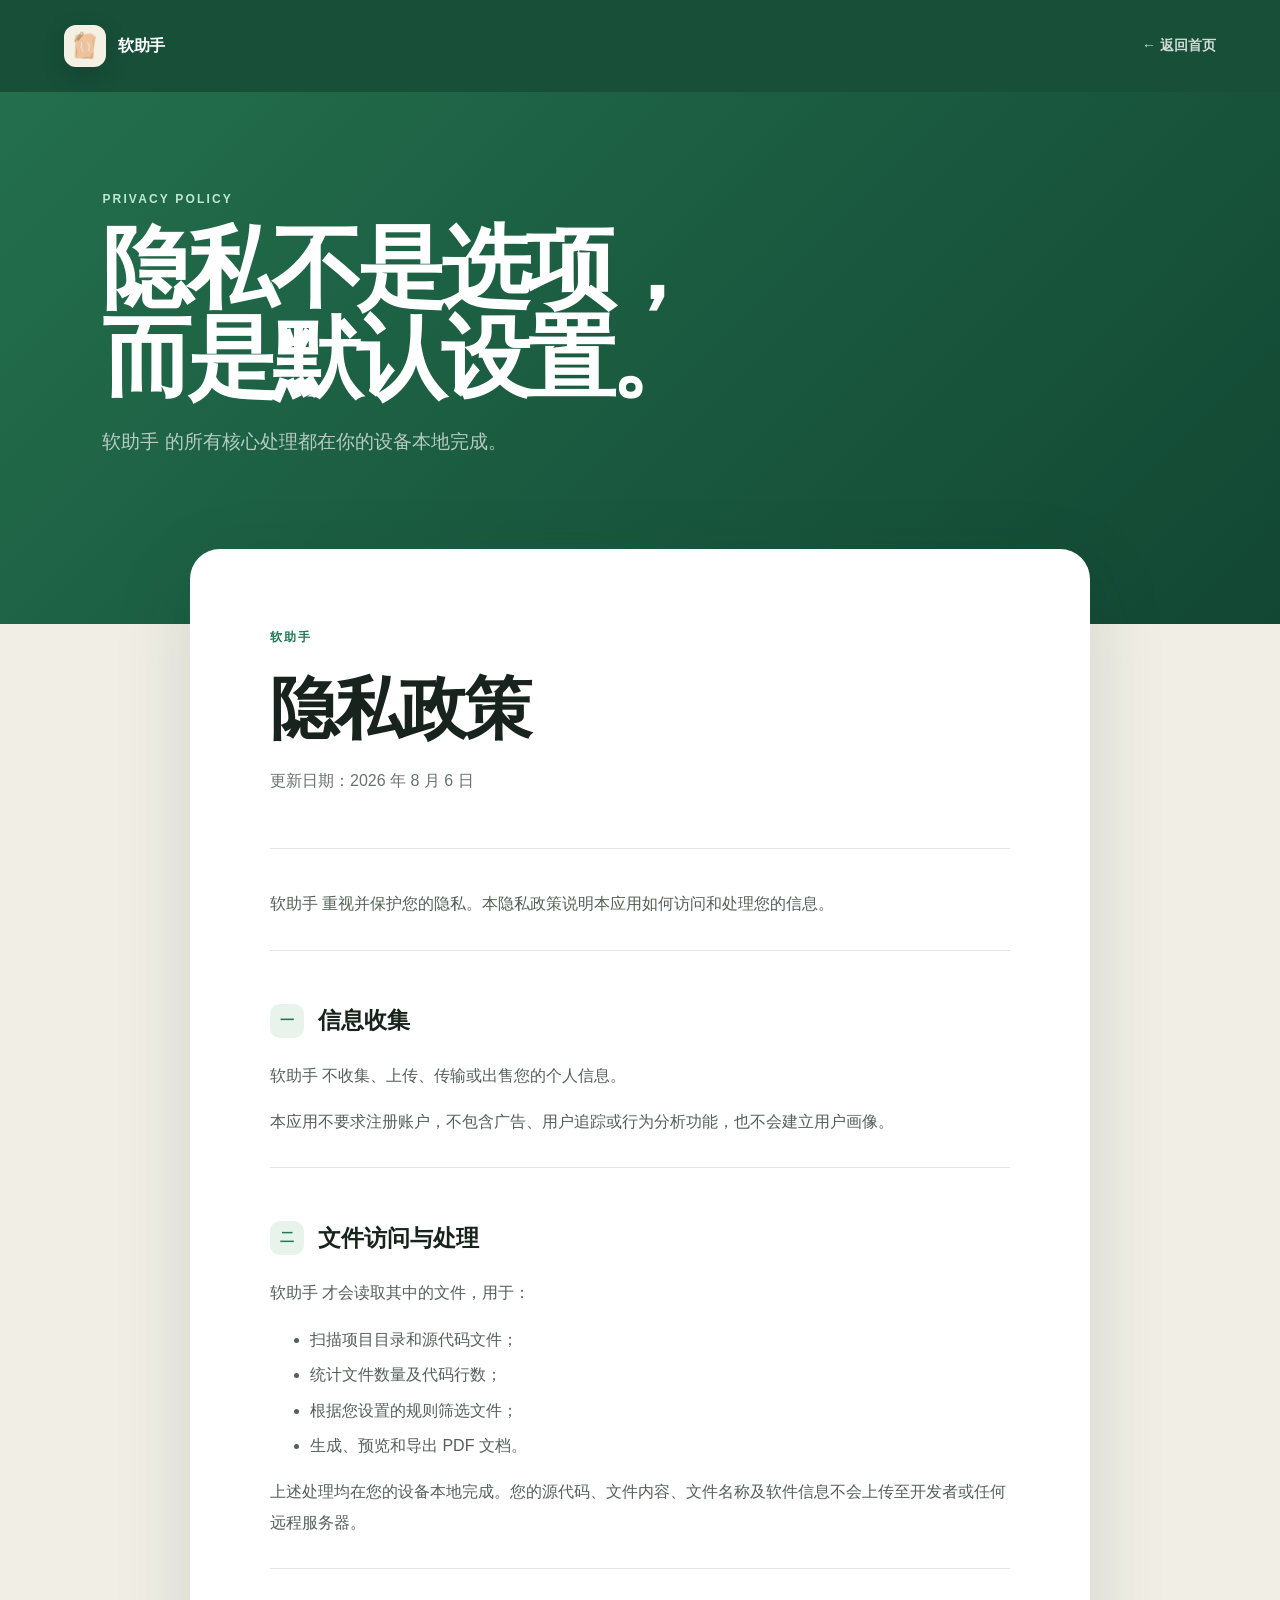
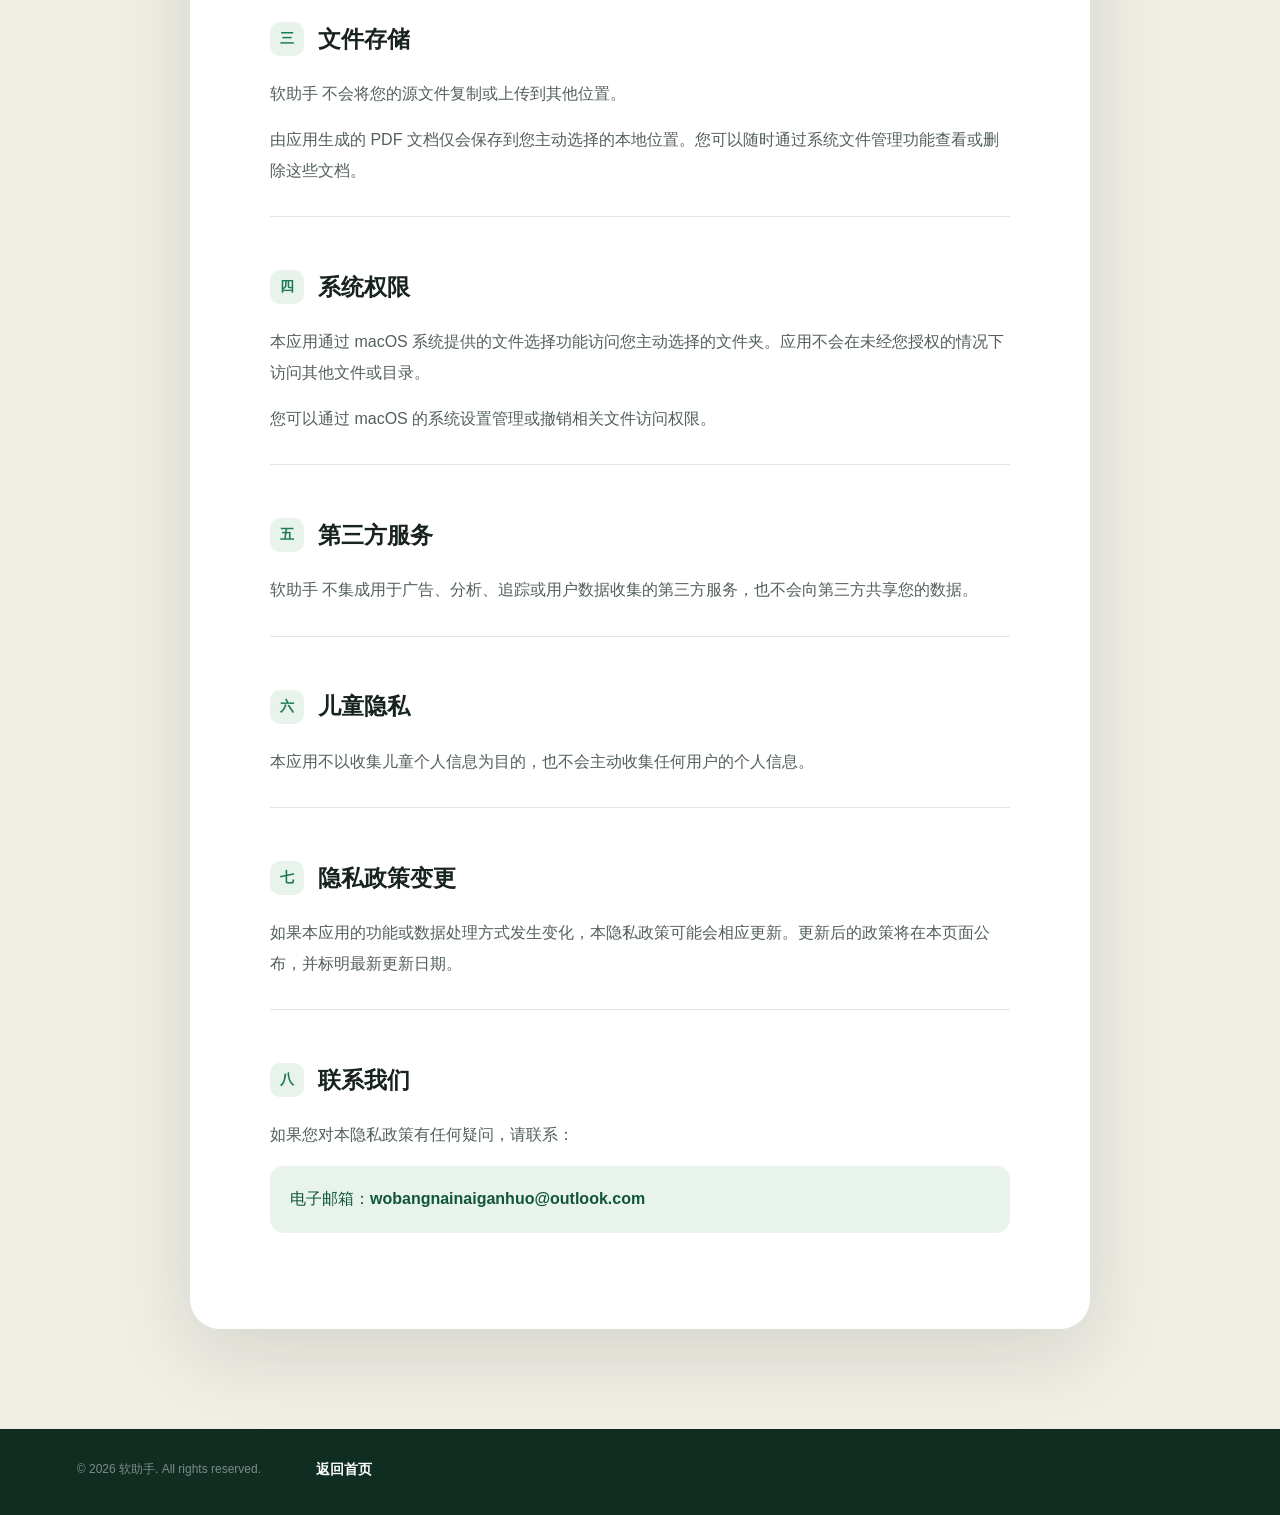
==== privacy.html @ 882a8e57 "first commit" ====
<!doctype html>
<html lang="zh-CN">
<head>
  <meta charset="utf-8">
  <meta name="viewport" content="width=device-width, initial-scale=1">
  <meta name="description" content="软助手 隐私政策">
  <meta name="theme-color" content="#1f7a52">
  <title>隐私政策 — 软助手</title>
  <link rel="icon" href="assets/app-icon.svg" type="image/svg+xml">
  <link rel="stylesheet" href="styles.css">
</head>
<body class="privacy-page">
  <header class="site-header solid-header">
    <a class="brand" href="index.html" aria-label="软助手 首页"><span class="brand-mark"><img src="assets/app-icon.svg" alt=""></span><span>软助手</span></a>
    <a class="back-link" href="index.html">← 返回首页</a>
  </header>
  <main>
    <section class="policy-hero"><p class="eyebrow light">Privacy policy</p><h1>隐私不是选项，<br>而是默认设置。</h1><p>软助手 的所有核心处理都在你的设备本地完成。</p></section>
    <article class="policy-card">
      <header><p class="eyebrow">软助手</p><h2>隐私政策</h2><p class="updated">更新日期：2026 年 8 月 6 日</p></header>
      <p>软助手 重视并保护您的隐私。本隐私政策说明本应用如何访问和处理您的信息。</p>
      <section><h3><span>一</span>信息收集</h3><p>软助手 不收集、上传、传输或出售您的个人信息。</p><p>本应用不要求注册账户，不包含广告、用户追踪或行为分析功能，也不会建立用户画像。</p></section>
      <section><h3><span>二</span>文件访问与处理</h3><p>软助手 才会读取其中的文件，用于：</p><ul><li>扫描项目目录和源代码文件；</li><li>统计文件数量及代码行数；</li><li>根据您设置的规则筛选文件；</li><li>生成、预览和导出 PDF 文档。</li></ul><p>上述处理均在您的设备本地完成。您的源代码、文件内容、文件名称及软件信息不会上传至开发者或任何远程服务器。</p></section>
      <section><h3><span>三</span>文件存储</h3><p>软助手 不会将您的源文件复制或上传到其他位置。</p><p>由应用生成的 PDF 文档仅会保存到您主动选择的本地位置。您可以随时通过系统文件管理功能查看或删除这些文档。</p></section>
      <section><h3><span>四</span>系统权限</h3><p>本应用通过 macOS 系统提供的文件选择功能访问您主动选择的文件夹。应用不会在未经您授权的情况下访问其他文件或目录。</p><p>您可以通过 macOS 的系统设置管理或撤销相关文件访问权限。</p></section>
      <section><h3><span>五</span>第三方服务</h3><p>软助手 不集成用于广告、分析、追踪或用户数据收集的第三方服务，也不会向第三方共享您的数据。</p></section>
      <section><h3><span>六</span>儿童隐私</h3><p>本应用不以收集儿童个人信息为目的，也不会主动收集任何用户的个人信息。</p></section>
      <section><h3><span>七</span>隐私政策变更</h3><p>如果本应用的功能或数据处理方式发生变化，本隐私政策可能会相应更新。更新后的政策将在本页面公布，并标明最新更新日期。</p></section>
      <section><h3><span>八</span>联系我们</h3><p>如果您对本隐私政策有任何疑问，请联系：</p><p class="contact-line">电子邮箱：<span>wobangnainaiganhuo@outlook.com</span></p></section>
    </article>
  </main>
  <footer class="policy-footer"><p>© 2026 软助手. All rights reserved.</p><a href="index.html">返回首页</a></footer>
</body>
</html>
---- styles.css ----
:root{--green:#1f7a52;--green-deep:#11553b;--green-pale:#e7f3eb;--ink:#18231e;--muted:#66736c;--paper:#fbfaf5;--cream:#f2efdf;--line:rgba(24,35,30,.12);--shadow:0 28px 80px rgba(18,53,38,.16)}
*{box-sizing:border-box}html{scroll-behavior:smooth}body{margin:0;color:var(--ink);background:var(--paper);font-family:-apple-system,BlinkMacSystemFont,"SF Pro Display","PingFang SC","Noto Sans SC",sans-serif;-webkit-font-smoothing:antialiased}a{color:inherit;text-decoration:none}img{display:block;max-width:100%}.site-header{position:absolute;z-index:20;top:0;left:0;width:100%;height:92px;padding:0 max(5vw,28px);display:flex;align-items:center;justify-content:space-between;color:#fff}.brand{display:flex;align-items:center;gap:12px;font-weight:750;letter-spacing:-.02em}.brand-mark{width:42px;height:42px;border-radius:12px;background:#f4f1e4;display:grid;place-items:center;box-shadow:0 8px 24px rgba(0,0,0,.15);overflow:hidden}.brand-mark img{width:38px;height:38px}.site-nav{display:flex;align-items:center;gap:32px;font-size:14px;font-weight:600}.site-nav>a:not(.nav-cta){opacity:.78;transition:.2s}.site-nav>a:hover{opacity:1}.nav-cta{padding:11px 18px;background:rgba(255,255,255,.14);border:1px solid rgba(255,255,255,.28);border-radius:999px;backdrop-filter:blur(10px)}.nav-toggle{display:none;background:none;border:0;padding:8px}.nav-toggle span{display:block;width:24px;height:2px;margin:6px;background:currentColor}.hero{min-height:820px;position:relative;overflow:hidden;background:linear-gradient(135deg,#2d8d61,#176b49);color:#fff;display:grid;grid-template-columns:1fr 1fr;align-items:center;padding:145px max(8vw,40px) 85px}.hero:before{content:"";position:absolute;inset:0;background:radial-gradient(circle at 78% 25%,rgba(255,255,255,.12),transparent 24%),radial-gradient(circle at 30% 85%,rgba(255,255,255,.08),transparent 32%);opacity:.9}.orb{position:absolute;border:1px solid rgba(255,255,255,.07);border-radius:50%}.orb-one{width:520px;height:520px;left:-140px;top:-80px}.orb-two{width:720px;height:720px;right:-250px;bottom:-340px}.orb-three{width:310px;height:310px;left:42%;bottom:-150px}.hero-copy,.hero-product{position:relative;z-index:2}.eyebrow{text-transform:uppercase;letter-spacing:.18em;color:var(--green);font-size:12px;font-weight:800;margin:0 0 18px}.eyebrow.light{color:#bfe9ce}.hero h1{font-size:clamp(58px,6.5vw,96px);line-height:.98;letter-spacing:-.065em;margin:0 0 30px}.hero-lead{font-size:clamp(18px,2vw,24px);line-height:1.55;color:rgba(255,255,255,.8);margin:0}.hero-actions{display:flex;align-items:center;gap:24px;margin-top:38px}.button{display:inline-flex;align-items:center;justify-content:center;padding:15px 24px;border-radius:999px;font-size:15px;font-weight:750;transition:transform .2s,box-shadow .2s}.button:hover{transform:translateY(-2px)}.button-light{background:#fff;color:var(--green-deep);box-shadow:0 14px 34px rgba(0,0,0,.13)}.button-dark{background:var(--ink);color:#fff;margin-top:28px}.text-link{font-weight:700}.hero-note{margin-top:20px;font-size:12px;letter-spacing:.08em;color:rgba(255,255,255,.55)}.hero-product{min-height:510px;display:grid;place-items:center}.icon-stage{width:min(32vw,360px);aspect-ratio:1;border-radius:28%;background:linear-gradient(145deg,#fffdf4,#d9d5c4);box-shadow:0 50px 90px rgba(0,38,20,.38),inset 0 1px 0 rgba(255,255,255,.8);overflow:hidden;transform:rotate(2deg)}.icon-stage img{width:100%;height:100%;object-fit:cover}.floating-card{position:absolute;background:rgba(255,255,255,.92);color:var(--ink);padding:16px 20px;border-radius:16px;box-shadow:0 18px 50px rgba(0,38,20,.25);backdrop-filter:blur(12px);display:flex;flex-direction:column;gap:4px}.floating-card b{font-size:14px}.floating-card span{font-size:12px;color:var(--muted)}.card-one{left:1%;top:16%}.card-two{right:-2%;bottom:13%}.intro{text-align:center;padding:130px 24px 90px;max-width:1000px;margin:auto}.intro h2,.feature h2,.workflow h2,.gallery h2,.privacy-band h2{font-size:clamp(38px,5vw,68px);line-height:1.06;letter-spacing:-.05em;margin:0}.intro>p:not(.eyebrow){max-width:650px;margin:26px auto;color:var(--muted);font-size:19px;line-height:1.7}.pill-row{display:flex;justify-content:center;gap:10px;flex-wrap:wrap;margin-top:34px}.pill-row span{padding:10px 16px;background:var(--green-pale);border-radius:999px;color:var(--green-deep);font-size:13px;font-weight:700}.feature{max-width:1440px;margin:0 auto;padding:105px max(5vw,35px);display:grid;grid-template-columns:.82fr 1.18fr;gap:8vw;align-items:center;overflow:hidden}.feature-style{grid-template-columns:1.18fr .82fr;background:#f1eee2;max-width:none;padding-left:max(5vw,calc((100vw - 1440px)/2 + 5vw));padding-right:max(5vw,calc((100vw - 1440px)/2 + 5vw))}.feature-copy{max-width:520px}.feature-number{font:600 12px ui-monospace,monospace;color:var(--muted);display:block;border-bottom:1px solid var(--line);padding-bottom:16px;margin-bottom:36px}.feature-copy>p:not(.eyebrow){color:var(--muted);font-size:18px;line-height:1.75}.check-list{list-style:none;padding:0;margin:28px 0 0}.check-list li{padding:13px 0 13px 30px;border-bottom:1px solid var(--line);font-weight:650;position:relative}.check-list li:before{content:"✓";position:absolute;left:0;color:var(--green);font-weight:900}.app-shot{border-radius:28px;overflow:hidden;box-shadow:var(--shadow);background:#000}.app-shot img{width:100%}.tilted-right{transform:perspective(1400px) rotateY(-5deg) rotateZ(1deg)}.tilted-left{transform:perspective(1400px) rotateY(5deg) rotateZ(-1deg)}.mini-grid{display:grid;grid-template-columns:1fr 1fr;gap:12px;margin-top:28px}.mini-grid div{background:rgba(255,255,255,.65);border:1px solid rgba(24,35,30,.06);border-radius:18px;padding:20px}.mini-grid b,.mini-grid span{display:block}.mini-grid b{font-size:18px}.mini-grid span{color:var(--muted);font-size:13px;margin-top:6px}.privacy-band{margin:60px max(4vw,20px);border-radius:38px;background:linear-gradient(135deg,#236f4d,#124733);color:#fff;padding:80px max(5vw,40px);display:grid;grid-template-columns:1fr .8fr;gap:8vw;align-items:end;position:relative;overflow:hidden}.privacy-band:after{content:"";position:absolute;width:420px;height:420px;border:1px solid rgba(255,255,255,.08);border-radius:50%;right:-120px;top:-230px}.privacy-band p:not(.eyebrow){color:rgba(255,255,255,.72);font-size:18px;line-height:1.7}.workflow{padding:110px max(7vw,30px);text-align:center}.steps{display:grid;grid-template-columns:repeat(3,1fr);gap:18px;margin:56px auto 0;max-width:1180px}.steps article{text-align:left;padding:32px;border:1px solid var(--line);border-radius:24px;background:#fff}.steps article>span{display:grid;place-items:center;width:38px;height:38px;border-radius:50%;background:var(--green);color:#fff;font-weight:800}.steps h3{font-size:22px;margin:38px 0 10px}.steps p{color:var(--muted);line-height:1.6}.gallery{padding:110px max(5vw,30px);background:#e5f0e8}.gallery-heading{max-width:1320px;margin:auto;display:flex;justify-content:space-between;align-items:end;gap:40px}.gallery-heading>p{max-width:360px;color:var(--muted);line-height:1.7}.gallery-grid{max-width:1320px;margin:52px auto 0;display:grid;grid-template-columns:repeat(3,1fr);gap:18px}.gallery figure{margin:0;background:#fff;padding:10px;border-radius:20px;box-shadow:0 16px 40px rgba(25,83,57,.09)}.gallery figure img{border-radius:13px;background:#000}.gallery figcaption{padding:16px 10px 8px;font-weight:700;font-size:14px}footer{background:#102d22;color:#fff;padding:70px max(6vw,30px) 36px;display:grid;grid-template-columns:1fr auto;gap:55px;align-items:start}.footer-brand{display:flex;align-items:center;gap:16px}.footer-brand div{display:flex;flex-direction:column;gap:5px}.footer-brand div span{color:rgba(255,255,255,.55);font-size:13px}.footer-links{display:flex;gap:30px;color:rgba(255,255,255,.7);font-size:14px}.copyright{grid-column:1/-1;border-top:1px solid rgba(255,255,255,.1);padding-top:25px;margin:0;color:rgba(255,255,255,.38);font-size:12px}.reveal{opacity:0;transform:translateY(22px);transition:opacity .7s ease,transform .7s ease}.reveal.visible{opacity:1;transform:none}
.privacy-page{background:#f0eee5}.solid-header{position:relative;background:#174f39}.back-link{font-size:14px;font-weight:700;opacity:.8}.policy-hero{background:linear-gradient(135deg,#236f4d,#124733);color:#fff;padding:100px max(8vw,30px) 150px}.policy-hero h1{font-size:clamp(52px,7vw,92px);line-height:1;letter-spacing:-.06em;margin:0}.policy-hero>p:last-child{font-size:19px;color:rgba(255,255,255,.68);margin-top:26px}.policy-card{max-width:900px;margin:-75px auto 100px;background:#fff;border-radius:30px;padding:clamp(32px,7vw,80px);box-shadow:0 24px 80px rgba(24,50,39,.13)}.policy-card header{border-bottom:1px solid var(--line);padding-bottom:40px;margin-bottom:40px}.policy-card h2{font-size:clamp(42px,6vw,68px);margin:0;letter-spacing:-.05em}.updated{color:var(--muted)}.policy-card>p,.policy-card section p,.policy-card li{font-size:16px;line-height:1.9;color:#536059}.policy-card section{padding-top:30px;margin-top:30px;border-top:1px solid var(--line)}.policy-card h3{font-size:23px;display:flex;align-items:center;gap:14px}.policy-card h3 span{display:grid;place-items:center;width:34px;height:34px;background:var(--green-pale);color:var(--green);border-radius:10px;font-size:14px}.policy-card li{margin:5px 0}.contact-line{padding:18px 20px;background:var(--green-pale);border-radius:14px;color:var(--green-deep)!important}.contact-line span{font-weight:700}.policy-footer{display:flex;padding-top:32px}.policy-footer p{margin:0;color:rgba(255,255,255,.45);font-size:12px}.policy-footer a{font-weight:700;font-size:14px}
@media(max-width:900px){.site-header{height:76px}.site-nav{position:absolute;display:none;top:68px;left:20px;right:20px;padding:20px;background:#fff;color:var(--ink);border-radius:18px;box-shadow:var(--shadow);flex-direction:column;align-items:stretch;gap:0}.site-nav.open{display:flex}.site-nav a{padding:13px}.nav-toggle{display:block;color:inherit}.hero{grid-template-columns:1fr;text-align:center;padding-top:130px}.hero-actions{justify-content:center}.hero-product{min-height:390px}.icon-stage{width:min(62vw,300px)}.floating-card{text-align:left}.card-one{left:3%}.card-two{right:2%}.feature,.feature-style{grid-template-columns:1fr;padding:80px 24px;gap:55px}.feature-style .app-shot{order:2}.feature-copy{max-width:none}.tilted-right,.tilted-left{transform:none}.privacy-band{grid-template-columns:1fr;padding:58px 28px}.steps,.gallery-grid{grid-template-columns:1fr}.gallery-heading{align-items:start;flex-direction:column}.gallery-grid{max-width:650px}footer{grid-template-columns:1fr}.copyright{grid-column:1}.policy-hero{padding-top:80px}.policy-card{margin-left:18px;margin-right:18px}.policy-footer{flex-direction:row}}
@media(max-width:560px){.brand span:last-child{font-size:14px}.brand-mark{width:36px;height:36px}.hero{min-height:760px;padding-left:20px;padding-right:20px}.hero h1{font-size:52px}.hero-lead br{display:none}.hero-actions{flex-direction:column;gap:18px}.hero-product{min-height:340px}.floating-card{padding:12px 14px}.card-one{top:7%;left:0}.card-two{bottom:6%;right:0}.intro{padding-top:90px}.intro h2,.feature h2,.workflow h2,.gallery h2,.privacy-band h2{font-size:40px}.mini-grid{grid-template-columns:1fr}.footer-links{flex-direction:column;gap:14px}.policy-hero h1{font-size:50px}}
@media(prefers-reduced-motion:reduce){html{scroll-behavior:auto}.reveal{opacity:1;transform:none;transition:none}.button{transition:none}}
.app-store-badge{display:inline-block;width:190px;filter:drop-shadow(0 14px 24px rgba(0,0,0,.2));user-select:none}.app-store-badge img{width:100%;height:auto}
.app-shot{position:relative;aspect-ratio:3860/2540;overflow:visible;border-radius:0;background:transparent;box-shadow:none;filter:drop-shadow(0 28px 40px rgba(18,53,38,.18))}.app-shot .macbook-frame{position:absolute;z-index:2;inset:0;width:100%;height:100%;object-fit:contain;pointer-events:none}.macbook-screen{position:absolute;z-index:1;left:9.95%;top:9.75%;width:80.15%;height:84.05%;overflow:hidden;border-radius:1.5% 1.5% .6% .6%;background:#000}.app-shot .macbook-screen img{position:absolute;left:50%;top:50%;width:100%;height:100%;max-width:none;object-fit:cover;transform:translate(-50%,-50%) scale(1.13)}.app-shot.tilted-right,.app-shot.tilted-left{transform:none}
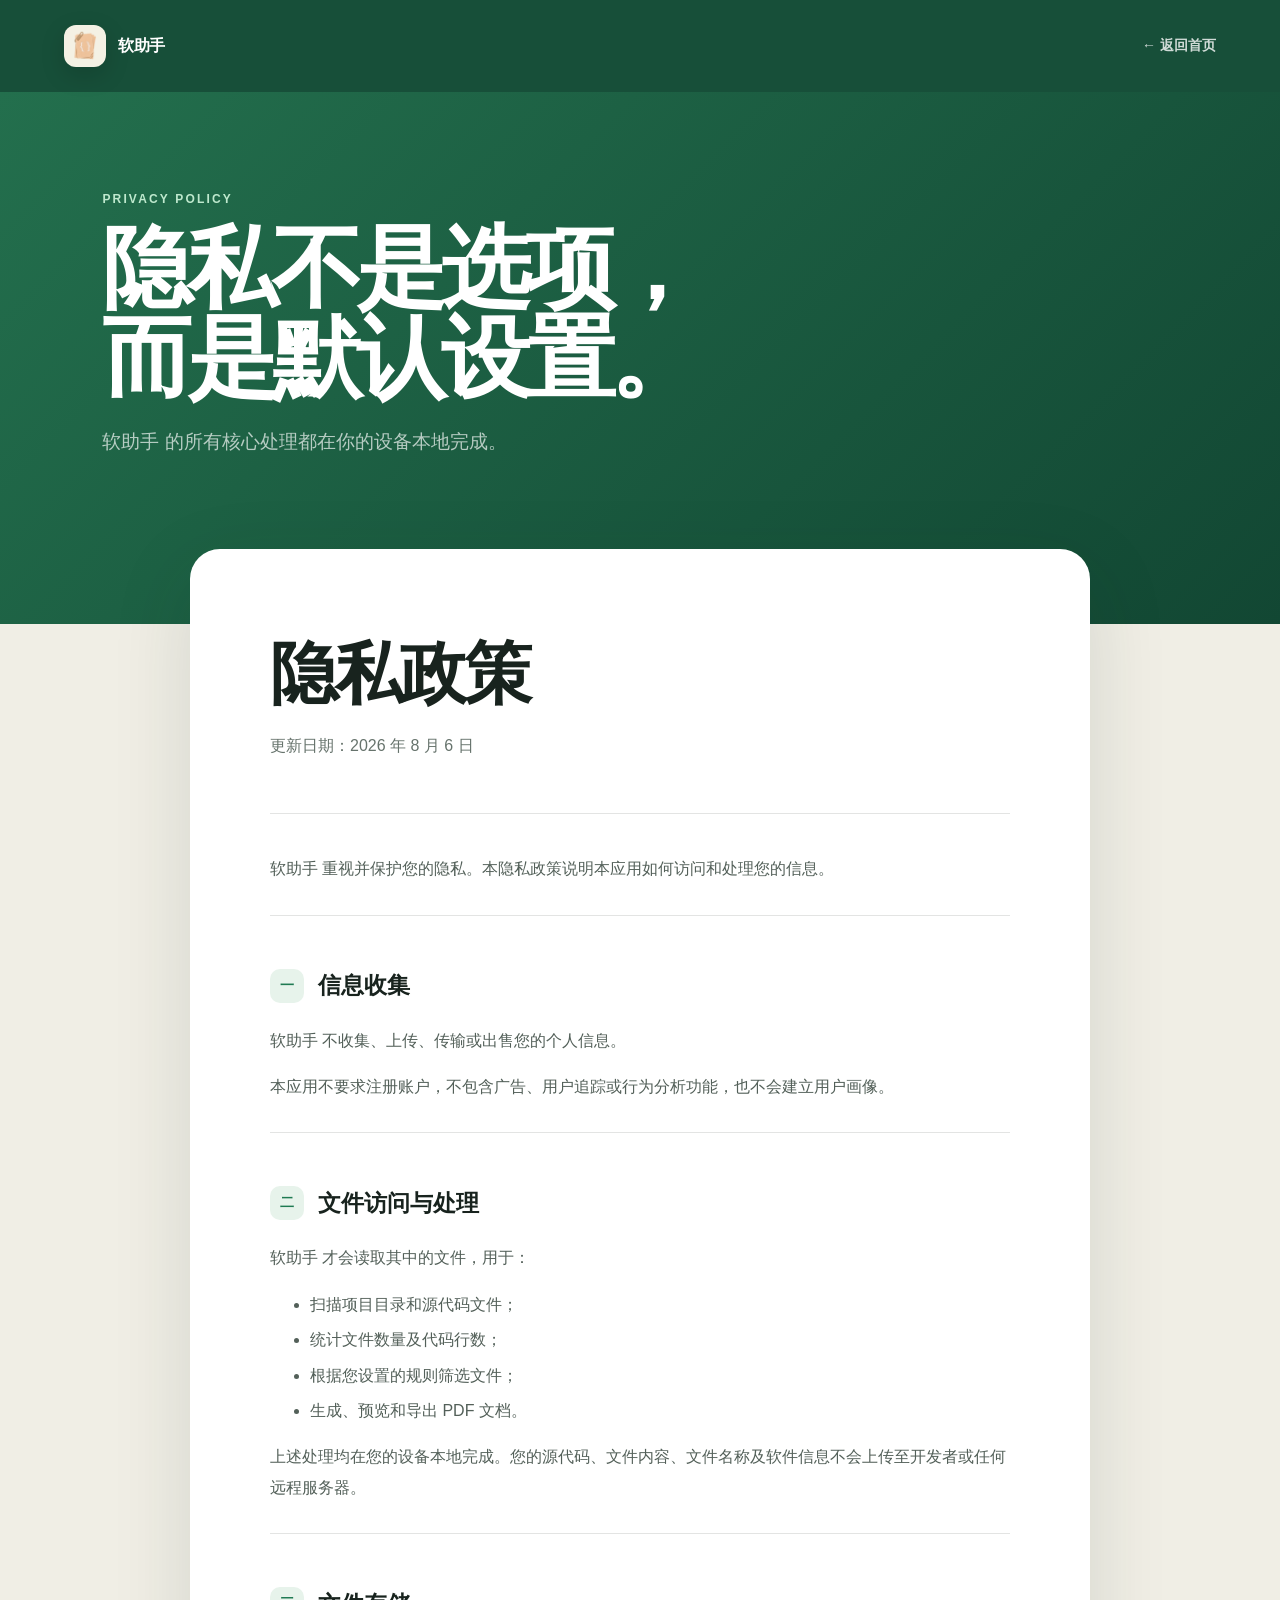
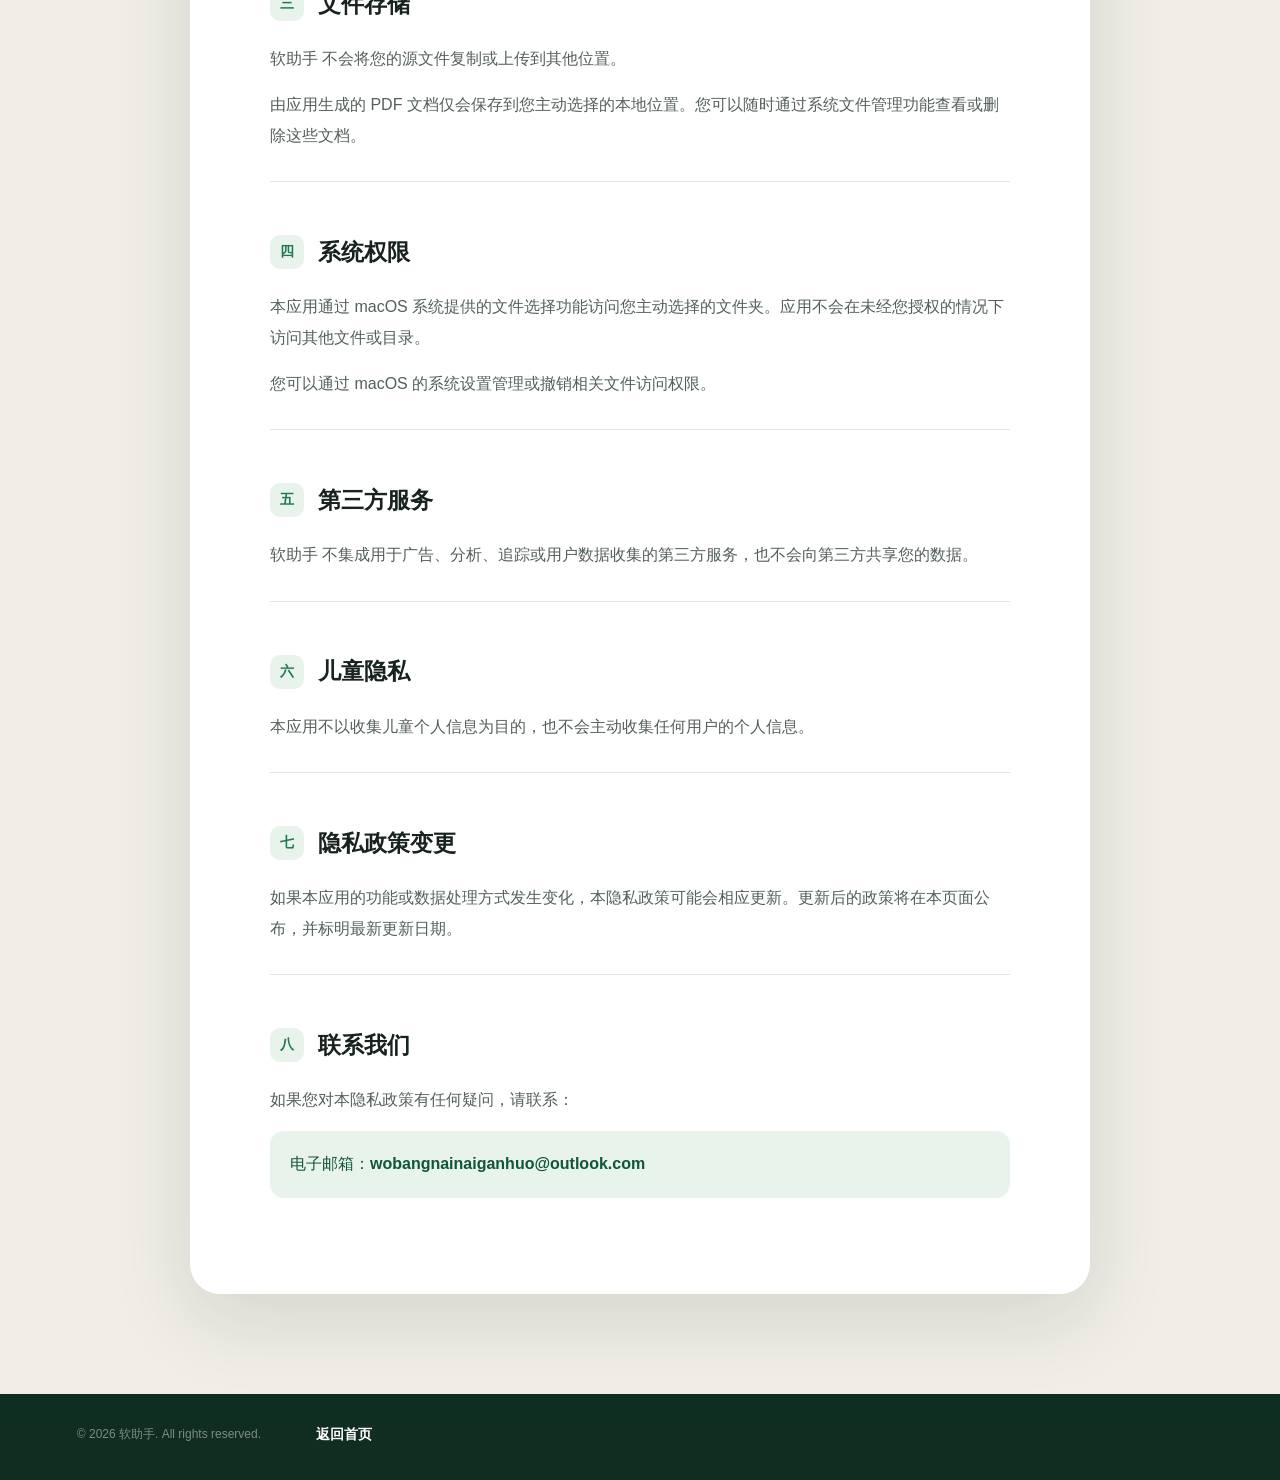
==== commit 1264b8bc: "opt" ====
--- a/privacy.html
+++ b/privacy.html
@@ -17,7 +17,7 @@
   <main>
     <section class="policy-hero"><p class="eyebrow light">Privacy policy</p><h1>隐私不是选项，<br>而是默认设置。</h1><p>软助手 的所有核心处理都在你的设备本地完成。</p></section>
     <article class="policy-card">
-      <header><p class="eyebrow">软助手</p><h2>隐私政策</h2><p class="updated">更新日期：2026 年 8 月 6 日</p></header>
+      <header><h2>隐私政策</h2><p class="updated">更新日期：2026 年 8 月 6 日</p></header>
       <p>软助手 重视并保护您的隐私。本隐私政策说明本应用如何访问和处理您的信息。</p>
       <section><h3><span>一</span>信息收集</h3><p>软助手 不收集、上传、传输或出售您的个人信息。</p><p>本应用不要求注册账户，不包含广告、用户追踪或行为分析功能，也不会建立用户画像。</p></section>
       <section><h3><span>二</span>文件访问与处理</h3><p>软助手 才会读取其中的文件，用于：</p><ul><li>扫描项目目录和源代码文件；</li><li>统计文件数量及代码行数；</li><li>根据您设置的规则筛选文件；</li><li>生成、预览和导出 PDF 文档。</li></ul><p>上述处理均在您的设备本地完成。您的源代码、文件内容、文件名称及软件信息不会上传至开发者或任何远程服务器。</p></section>
--- a/styles.css
+++ b/styles.css
@@ -5,4 +5,4 @@
 @media(max-width:560px){.brand span:last-child{font-size:14px}.brand-mark{width:36px;height:36px}.hero{min-height:760px;padding-left:20px;padding-right:20px}.hero h1{font-size:52px}.hero-lead br{display:none}.hero-actions{flex-direction:column;gap:18px}.hero-product{min-height:340px}.floating-card{padding:12px 14px}.card-one{top:7%;left:0}.card-two{bottom:6%;right:0}.intro{padding-top:90px}.intro h2,.feature h2,.workflow h2,.gallery h2,.privacy-band h2{font-size:40px}.mini-grid{grid-template-columns:1fr}.footer-links{flex-direction:column;gap:14px}.policy-hero h1{font-size:50px}}
 @media(prefers-reduced-motion:reduce){html{scroll-behavior:auto}.reveal{opacity:1;transform:none;transition:none}.button{transition:none}}
 .app-store-badge{display:inline-block;width:190px;filter:drop-shadow(0 14px 24px rgba(0,0,0,.2));user-select:none}.app-store-badge img{width:100%;height:auto}
-.app-shot{position:relative;aspect-ratio:3860/2540;overflow:visible;border-radius:0;background:transparent;box-shadow:none;filter:drop-shadow(0 28px 40px rgba(18,53,38,.18))}.app-shot .macbook-frame{position:absolute;z-index:2;inset:0;width:100%;height:100%;object-fit:contain;pointer-events:none}.macbook-screen{position:absolute;z-index:1;left:9.95%;top:9.75%;width:80.15%;height:84.05%;overflow:hidden;border-radius:1.5% 1.5% .6% .6%;background:#000}.app-shot .macbook-screen img{position:absolute;left:50%;top:50%;width:100%;height:100%;max-width:none;object-fit:cover;transform:translate(-50%,-50%) scale(1.13)}.app-shot.tilted-right,.app-shot.tilted-left{transform:none}
+.app-shot{position:relative;aspect-ratio:3860/2540;overflow:visible;border-radius:0;background:transparent;box-shadow:none;filter:drop-shadow(0 28px 40px rgba(18,53,38,.18))}.app-shot .macbook-frame{position:absolute;z-index:2;inset:0;width:100%;height:100%;object-fit:contain;pointer-events:none}.macbook-screen{position:absolute;z-index:1;left:9.95%;top:9.75%;width:80.15%;height:84.05%;overflow:hidden;border-radius:1.5% 1.5% .6% .6%;background:#000}.app-shot .macbook-screen img{position:absolute;left:50%;top:50%;width:100%;height:100%;max-width:none;object-fit:cover;transform:translate(-50%,-50%)}.app-shot.tilted-right,.app-shot.tilted-left{transform:none}
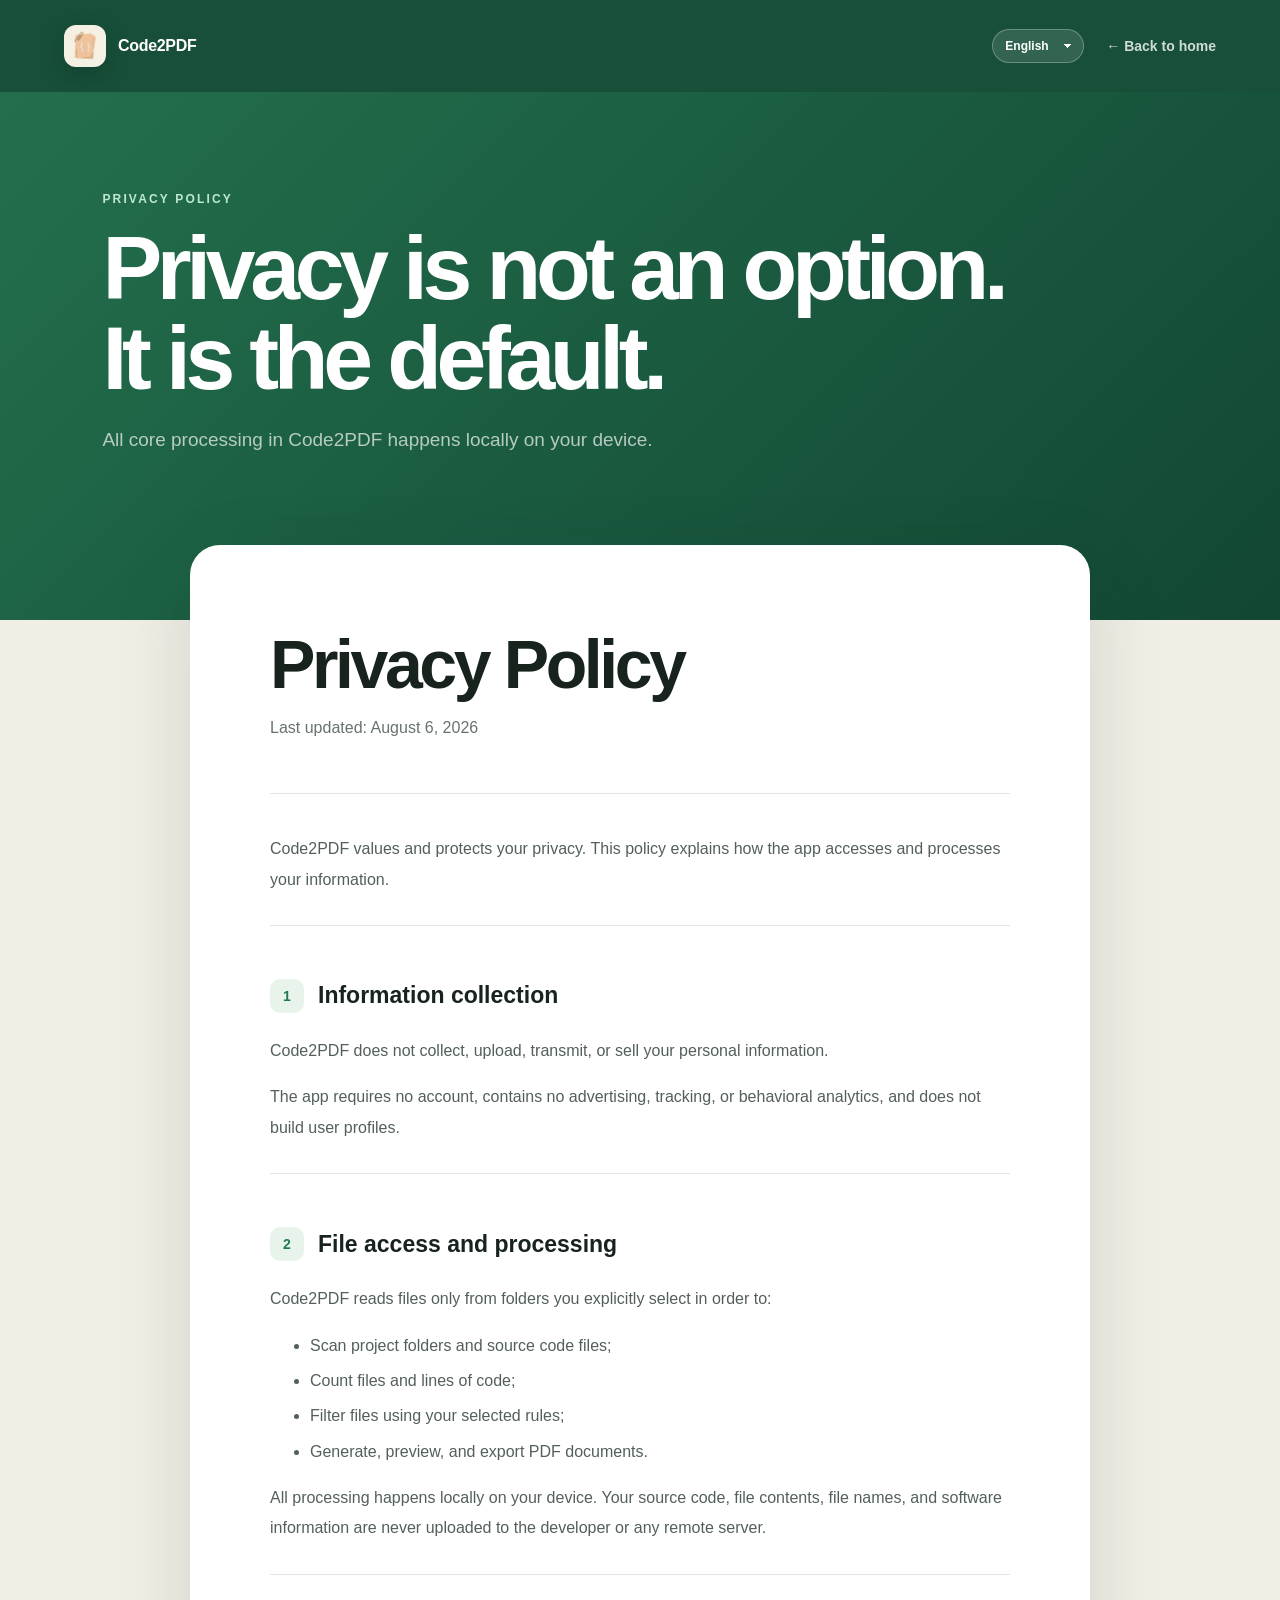
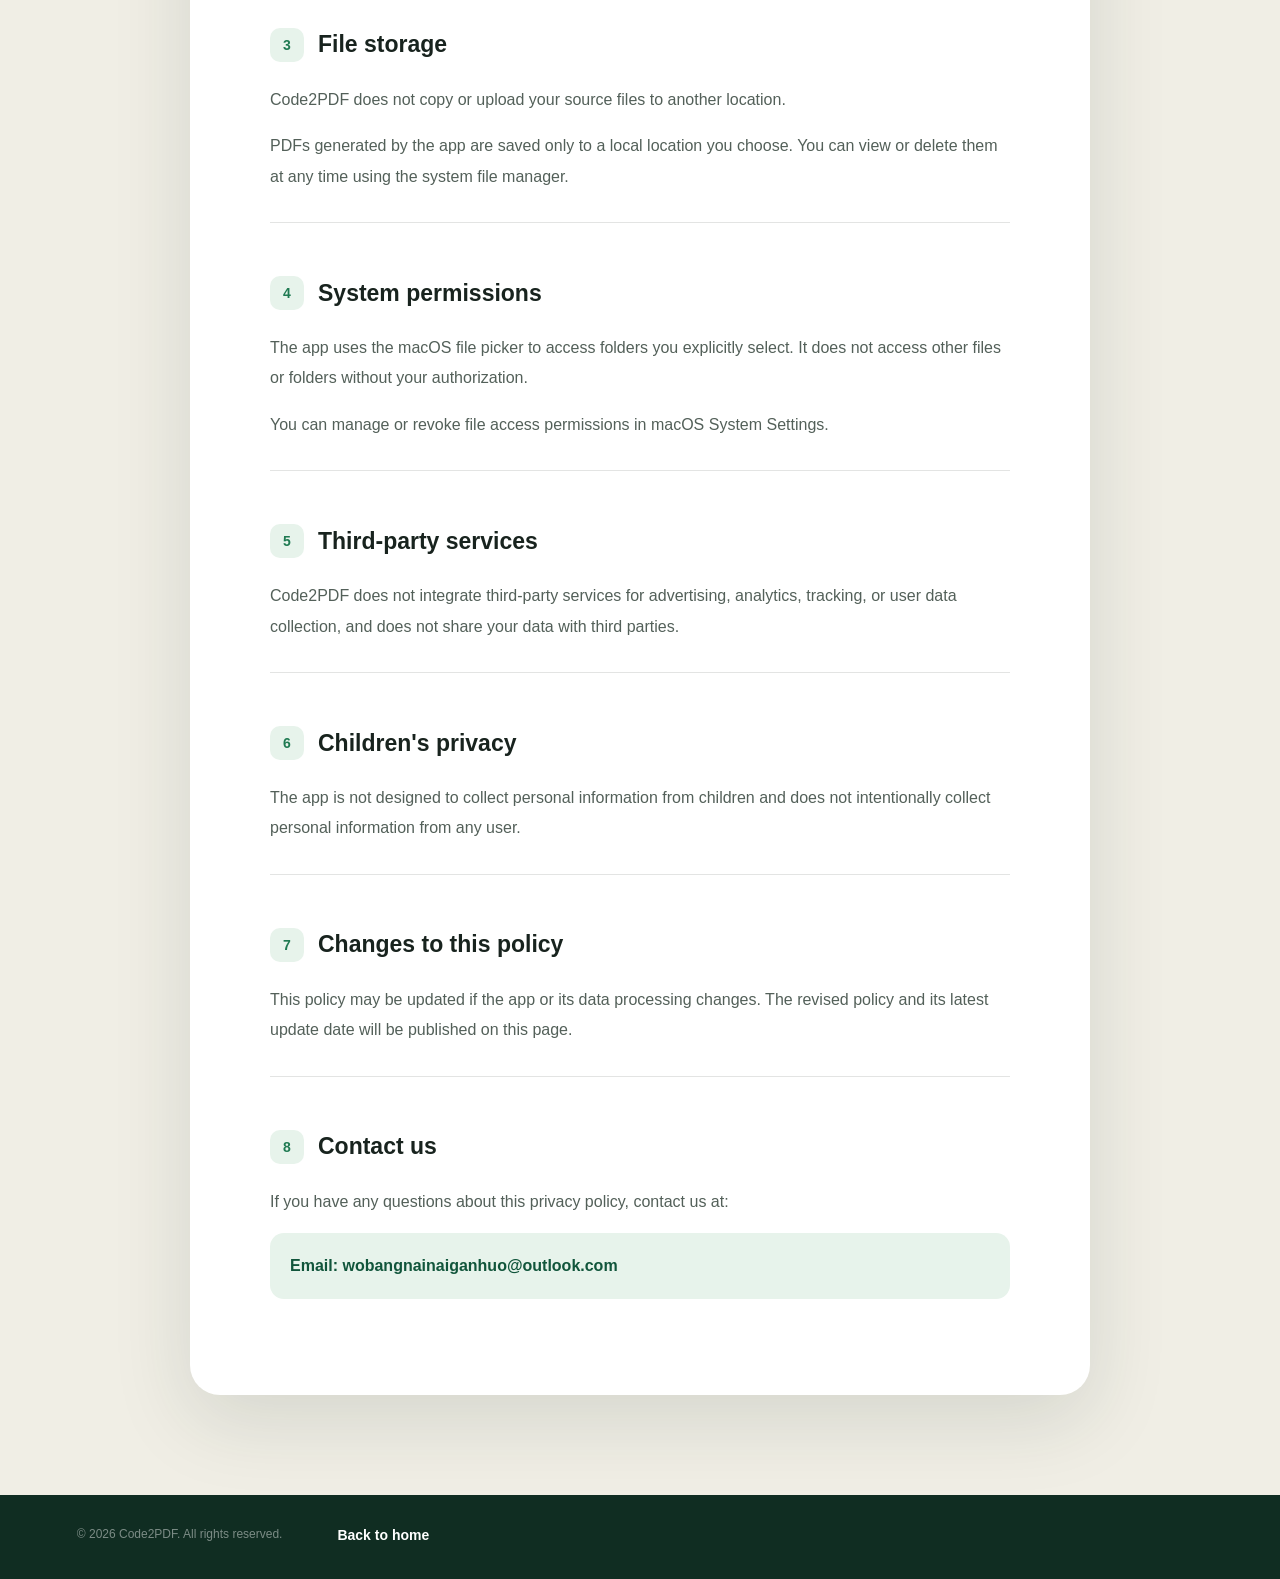
==== commit 130b5b9d: "add i18n" ====
--- a/privacy.html
+++ b/privacy.html
@@ -3,32 +3,33 @@
 <head>
   <meta charset="utf-8">
   <meta name="viewport" content="width=device-width, initial-scale=1">
-  <meta name="description" content="软助手 隐私政策">
+  <meta name="description" content="软助手 隐私政策" data-i18n-content="policy.metaDescription">
   <meta name="theme-color" content="#1f7a52">
-  <title>隐私政策 — 软助手</title>
+  <title data-i18n="policy.metaTitle">隐私政策 — 软助手</title>
   <link rel="icon" href="assets/app-icon.svg" type="image/svg+xml">
   <link rel="stylesheet" href="styles.css">
 </head>
 <body class="privacy-page">
   <header class="site-header solid-header">
-    <a class="brand" href="index.html" aria-label="软助手 首页"><span class="brand-mark"><img src="assets/app-icon.svg" alt=""></span><span>软助手</span></a>
-    <a class="back-link" href="index.html">← 返回首页</a>
+    <a class="brand" href="index.html" aria-label="软助手 首页"><span class="brand-mark"><img src="assets/app-icon.svg" alt=""></span><span data-i18n="brand.name">软助手</span></a>
+    <div class="header-tools"><label class="language-switcher"><span class="sr-only" data-i18n="language.label">语言</span><select class="language-select" aria-label="语言" data-i18n-aria="language.label"><option value="zh-CN">中文</option><option value="en">English</option><option value="ja">日本語</option><option value="fr">Français</option><option value="de">Deutsch</option></select></label><a class="back-link" href="index.html" data-i18n="policy.back">← 返回首页</a></div>
   </header>
   <main>
-    <section class="policy-hero"><p class="eyebrow light">Privacy policy</p><h1>隐私不是选项，<br>而是默认设置。</h1><p>软助手 的所有核心处理都在你的设备本地完成。</p></section>
+    <section class="policy-hero"><p class="eyebrow light">Privacy policy</p><h1 data-i18n="policy.heroTitle">隐私不是选项，<br>而是默认设置。</h1><p data-i18n="policy.heroBody">软助手 的所有核心处理都在你的设备本地完成。</p></section>
     <article class="policy-card">
-      <header><h2>隐私政策</h2><p class="updated">更新日期：2026 年 8 月 6 日</p></header>
-      <p>软助手 重视并保护您的隐私。本隐私政策说明本应用如何访问和处理您的信息。</p>
-      <section><h3><span>一</span>信息收集</h3><p>软助手 不收集、上传、传输或出售您的个人信息。</p><p>本应用不要求注册账户，不包含广告、用户追踪或行为分析功能，也不会建立用户画像。</p></section>
-      <section><h3><span>二</span>文件访问与处理</h3><p>软助手 才会读取其中的文件，用于：</p><ul><li>扫描项目目录和源代码文件；</li><li>统计文件数量及代码行数；</li><li>根据您设置的规则筛选文件；</li><li>生成、预览和导出 PDF 文档。</li></ul><p>上述处理均在您的设备本地完成。您的源代码、文件内容、文件名称及软件信息不会上传至开发者或任何远程服务器。</p></section>
-      <section><h3><span>三</span>文件存储</h3><p>软助手 不会将您的源文件复制或上传到其他位置。</p><p>由应用生成的 PDF 文档仅会保存到您主动选择的本地位置。您可以随时通过系统文件管理功能查看或删除这些文档。</p></section>
-      <section><h3><span>四</span>系统权限</h3><p>本应用通过 macOS 系统提供的文件选择功能访问您主动选择的文件夹。应用不会在未经您授权的情况下访问其他文件或目录。</p><p>您可以通过 macOS 的系统设置管理或撤销相关文件访问权限。</p></section>
-      <section><h3><span>五</span>第三方服务</h3><p>软助手 不集成用于广告、分析、追踪或用户数据收集的第三方服务，也不会向第三方共享您的数据。</p></section>
-      <section><h3><span>六</span>儿童隐私</h3><p>本应用不以收集儿童个人信息为目的，也不会主动收集任何用户的个人信息。</p></section>
-      <section><h3><span>七</span>隐私政策变更</h3><p>如果本应用的功能或数据处理方式发生变化，本隐私政策可能会相应更新。更新后的政策将在本页面公布，并标明最新更新日期。</p></section>
-      <section><h3><span>八</span>联系我们</h3><p>如果您对本隐私政策有任何疑问，请联系：</p><p class="contact-line">电子邮箱：<span>wobangnainaiganhuo@outlook.com</span></p></section>
+      <header><h2 data-i18n="policy.title">隐私政策</h2><p class="updated" data-i18n="policy.updated">更新日期：2026 年 8 月 6 日</p></header>
+      <p data-i18n="policy.intro">软助手 重视并保护您的隐私。本隐私政策说明本应用如何访问和处理您的信息。</p>
+      <section><h3><span>1</span><b data-i18n="policy.s1.title">信息收集</b></h3><p data-i18n="policy.s1.p1">软助手 不收集、上传、传输或出售您的个人信息。</p><p data-i18n="policy.s1.p2">本应用不要求注册账户，不包含广告、用户追踪或行为分析功能，也不会建立用户画像。</p></section>
+      <section><h3><span>2</span><b data-i18n="policy.s2.title">文件访问与处理</b></h3><p data-i18n="policy.s2.p1">软助手 只会读取您主动选择的文件夹中的文件，用于：</p><ul><li data-i18n="policy.s2.li1">扫描项目目录和源代码文件；</li><li data-i18n="policy.s2.li2">统计文件数量及代码行数；</li><li data-i18n="policy.s2.li3">根据您设置的规则筛选文件；</li><li data-i18n="policy.s2.li4">生成、预览和导出 PDF 文档。</li></ul><p data-i18n="policy.s2.p2">上述处理均在您的设备本地完成。您的源代码、文件内容、文件名称及软件信息不会上传至开发者或任何远程服务器。</p></section>
+      <section><h3><span>3</span><b data-i18n="policy.s3.title">文件存储</b></h3><p data-i18n="policy.s3.p1">软助手 不会将您的源文件复制或上传到其他位置。</p><p data-i18n="policy.s3.p2">由应用生成的 PDF 文档仅会保存到您主动选择的本地位置。您可以随时通过系统文件管理功能查看或删除这些文档。</p></section>
+      <section><h3><span>4</span><b data-i18n="policy.s4.title">系统权限</b></h3><p data-i18n="policy.s4.p1">本应用通过 macOS 系统提供的文件选择功能访问您主动选择的文件夹。应用不会在未经您授权的情况下访问其他文件或目录。</p><p data-i18n="policy.s4.p2">您可以通过 macOS 的系统设置管理或撤销相关文件访问权限。</p></section>
+      <section><h3><span>5</span><b data-i18n="policy.s5.title">第三方服务</b></h3><p data-i18n="policy.s5.p1">软助手 不集成用于广告、分析、追踪或用户数据收集的第三方服务，也不会向第三方共享您的数据。</p></section>
+      <section><h3><span>6</span><b data-i18n="policy.s6.title">儿童隐私</b></h3><p data-i18n="policy.s6.p1">本应用不以收集儿童个人信息为目的，也不会主动收集任何用户的个人信息。</p></section>
+      <section><h3><span>7</span><b data-i18n="policy.s7.title">隐私政策变更</b></h3><p data-i18n="policy.s7.p1">如果本应用的功能或数据处理方式发生变化，本隐私政策可能会相应更新。更新后的政策将在本页面公布，并标明最新更新日期。</p></section>
+      <section><h3><span>8</span><b data-i18n="policy.s8.title">联系我们</b></h3><p data-i18n="policy.s8.p1">如果您对本隐私政策有任何疑问，请联系：</p><p class="contact-line"><span data-i18n="policy.email">电子邮箱：</span><span>wobangnainaiganhuo@outlook.com</span></p></section>
     </article>
   </main>
-  <footer class="policy-footer"><p>© 2026 软助手. All rights reserved.</p><a href="index.html">返回首页</a></footer>
+  <footer class="policy-footer"><p data-i18n="footer.copyright">© 2026 软助手. All rights reserved.</p><a href="index.html" data-i18n="policy.backPlain">返回首页</a></footer>
+  <script src="i18n.js"></script>
 </body>
 </html>
--- a/styles.css
+++ b/styles.css
@@ -6,3 +6,4 @@
 @media(prefers-reduced-motion:reduce){html{scroll-behavior:auto}.reveal{opacity:1;transform:none;transition:none}.button{transition:none}}
 .app-store-badge{display:inline-block;width:190px;filter:drop-shadow(0 14px 24px rgba(0,0,0,.2));user-select:none}.app-store-badge img{width:100%;height:auto}
 .app-shot{position:relative;aspect-ratio:3860/2540;overflow:visible;border-radius:0;background:transparent;box-shadow:none;filter:drop-shadow(0 28px 40px rgba(18,53,38,.18))}.app-shot .macbook-frame{position:absolute;z-index:2;inset:0;width:100%;height:100%;object-fit:contain;pointer-events:none}.macbook-screen{position:absolute;z-index:1;left:9.95%;top:9.75%;width:80.15%;height:84.05%;overflow:hidden;border-radius:1.5% 1.5% .6% .6%;background:#000}.app-shot .macbook-screen img{position:absolute;left:50%;top:50%;width:100%;height:100%;max-width:none;object-fit:cover;transform:translate(-50%,-50%)}.app-shot.tilted-right,.app-shot.tilted-left{transform:none}
+.sr-only{position:absolute;width:1px;height:1px;padding:0;margin:-1px;overflow:hidden;clip:rect(0,0,0,0);white-space:nowrap;border:0}.language-switcher{display:inline-flex;align-items:center}.language-select{appearance:none;min-width:92px;padding:9px 28px 9px 12px;border:1px solid rgba(255,255,255,.28);border-radius:999px;background-color:rgba(255,255,255,.12);background-image:linear-gradient(45deg,transparent 50%,currentColor 50%),linear-gradient(135deg,currentColor 50%,transparent 50%);background-position:calc(100% - 15px) 50%,calc(100% - 11px) 50%;background-size:4px 4px,4px 4px;background-repeat:no-repeat;color:inherit;font:inherit;font-size:12px;font-weight:700;cursor:pointer}.language-select option{color:var(--ink);background:#fff}.header-tools{display:flex;align-items:center;gap:22px}.policy-card h3 b{font:inherit}.policy-hero h1,.policy-card h2{overflow-wrap:anywhere;hyphens:auto}@media(max-width:900px){.site-nav .language-switcher{padding:10px 13px}.site-nav .language-select{width:100%;color:var(--ink);border-color:var(--line);background-color:var(--green-pale)}.header-tools{gap:14px}.solid-header .language-select{min-width:82px}}@media(max-width:560px){.header-tools{gap:10px}.solid-header .brand>span:last-child{display:none}.solid-header .language-select{min-width:76px;padding-left:10px}.back-link{font-size:12px}.policy-hero h1{font-size:44px}.policy-card h2{font-size:38px}}
